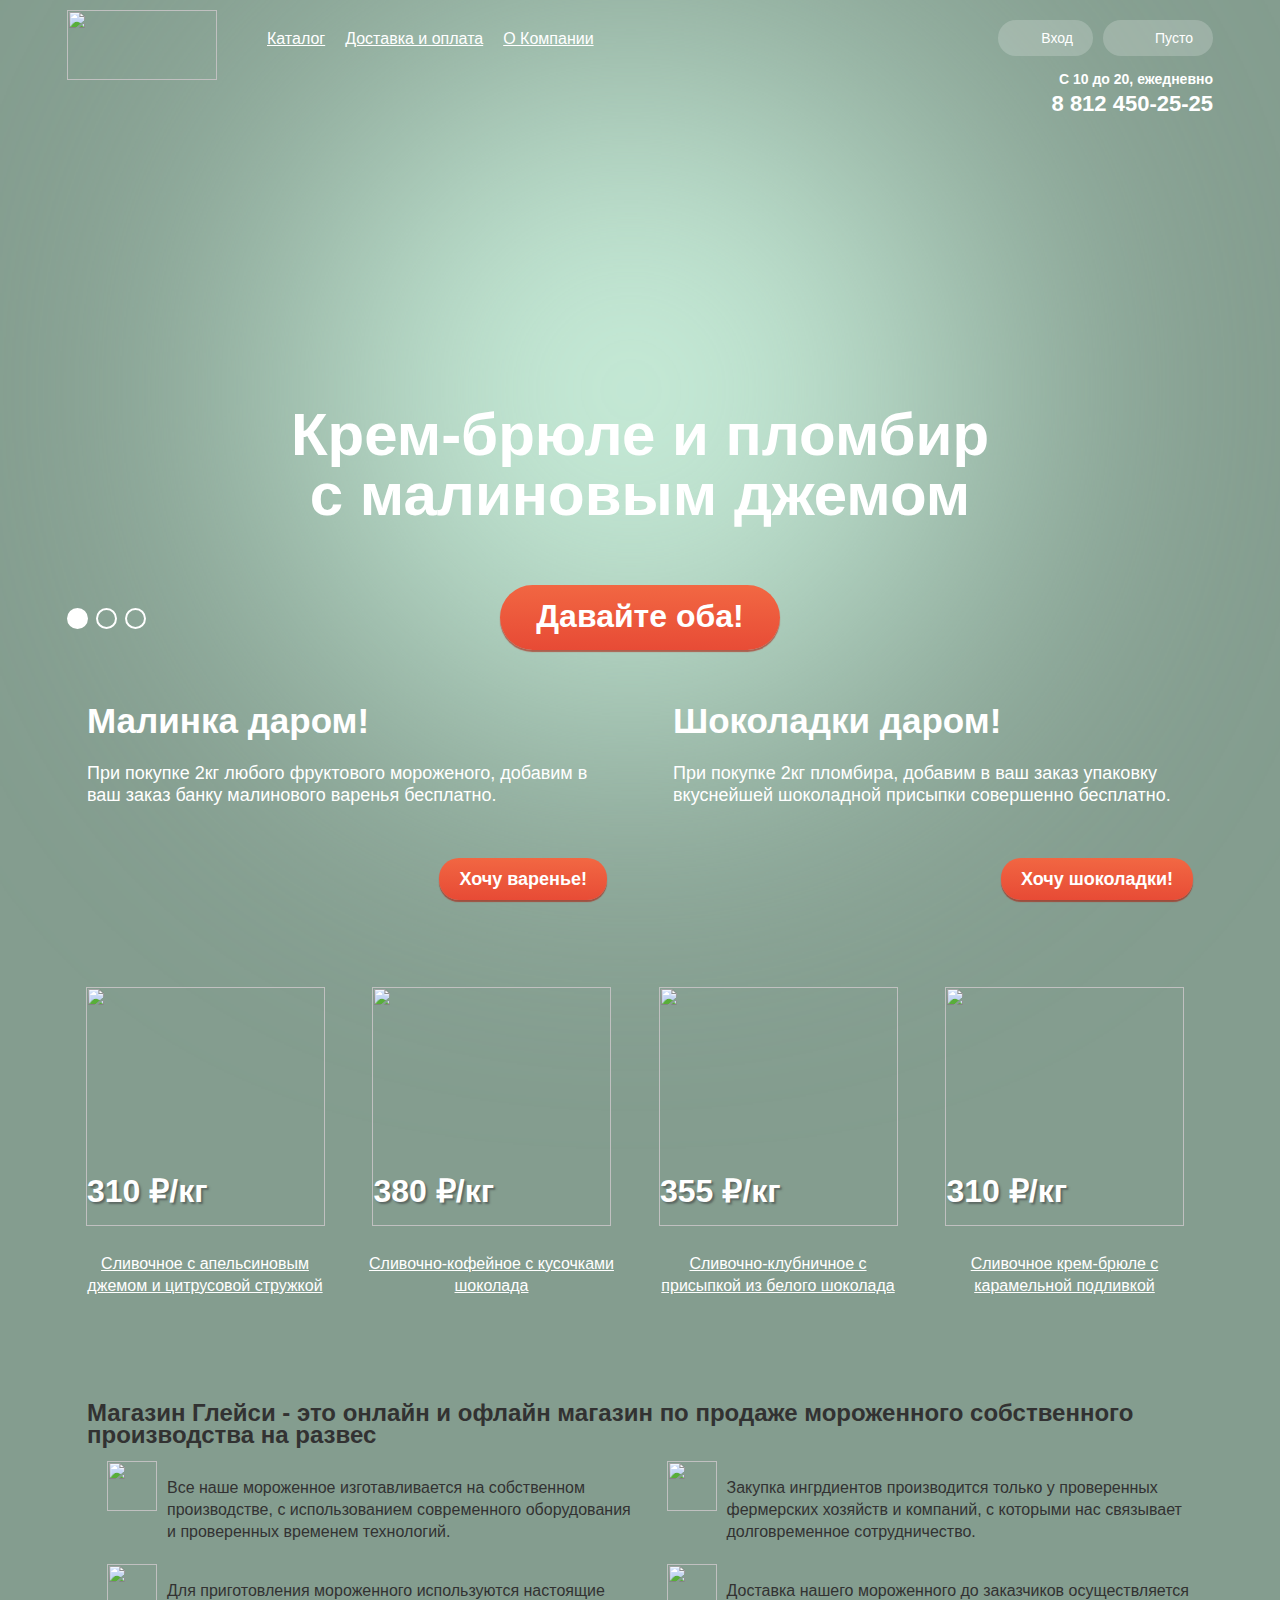
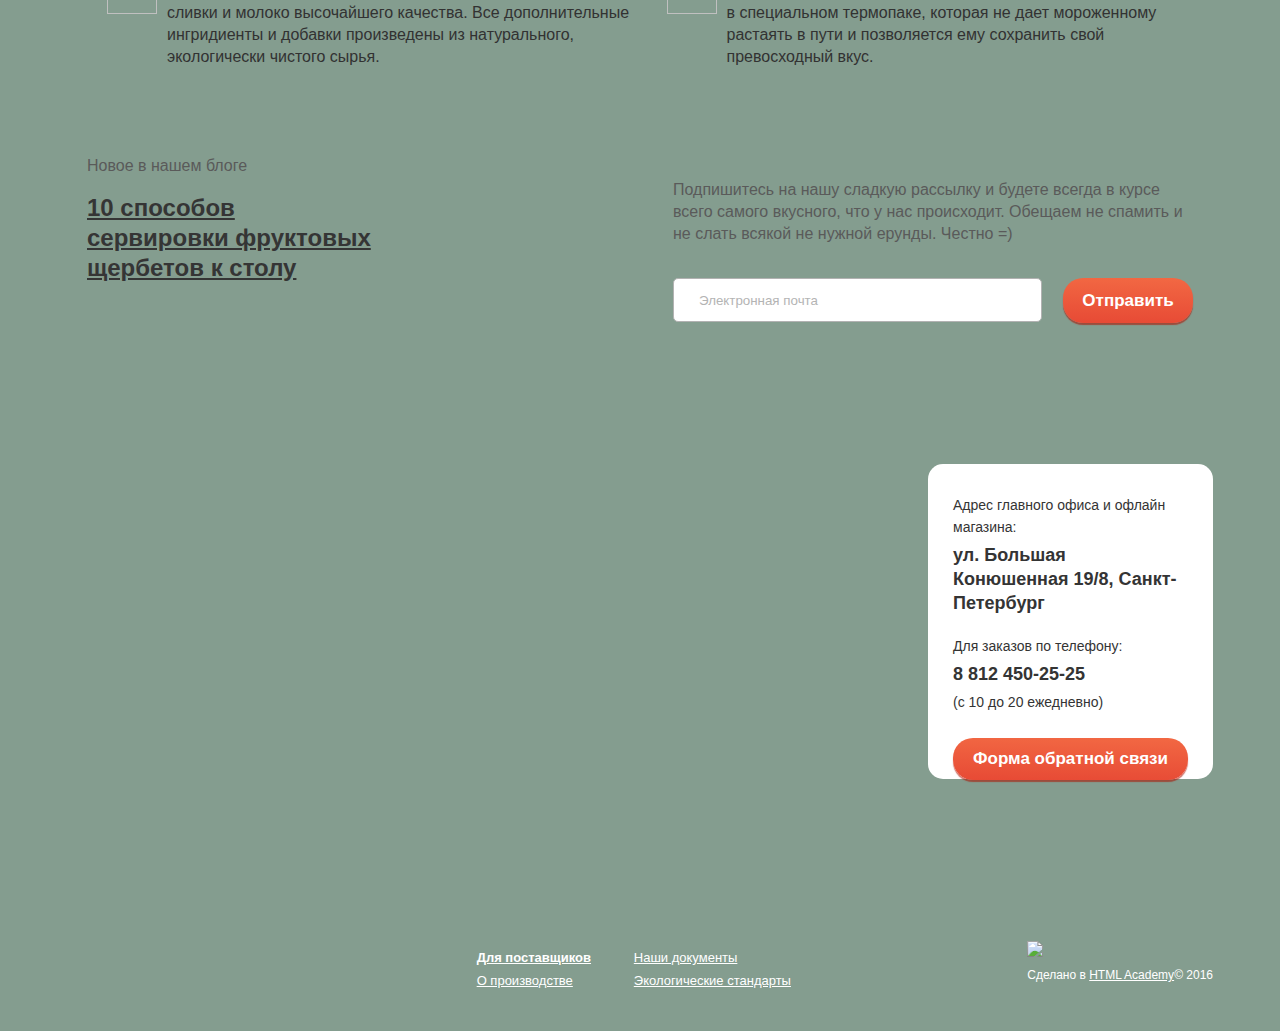
==== index.html @ 1eeef54d "Add files via upload" ====
<!DOCTYPE HTML>
<html>
    <head>
        <meta charset="utf-8">
        <title>Gllacy Shop</title>
        <link rel="stylesheet" href="style.css">
    </head>
    <body>
        <header>
            <input class="visually-hidden" type="radio" id="product-1" name="toggle" checked>
            <input class="visually-hidden" type="radio" id="product-2" name="toggle">
            <input class="visually-hidden" type="radio" id="product-3" name="toggle">
            <div class="container promo-main">
                <div class="header-menu">
                    <div class="header-logo-and-menu">
                        <img src="img/Logo.png" width="150" height="70" class="logo">
                        <ul class="main-menu">
                            <li class="menu-catalog">
                                <a href="catalog.html">Каталог</a>
                                <ul class="sub-menu">
                                    <li class="news">Новинки</li>
                                    <li><a href="creamy.html">Сливочное</a></li>
                                    <li><a href="#">Щербеты</a></li>
                                    <li><a href="#">Фруктовый лед</a></li>
                                    <li><a href="#">Мелорин</a></li>
                                </ul>
                            </li>
                            <li><a href="#">Доставка и оплата</a></li>
                            <li><a href="#">О Компании</a></li>
                        </ul>
                    </div>
                    <div class="header-user-info">
                        <ul class="user-menu">
                            <li class="search">
                                <form class="search-string hide" action="#" method="get">
                                    <input type="text" placeholder="Что ищем?">
                                </form>
                            </li>
                            <li class="user-authorization"><span class="entrance">Вход</span>
                                <form class="authorization hide" action="#" method="post">
                                    <input type="text" class="authorization-email" placeholder="Электронная почта">
                                    <input type="text" class="password" placeholder="Пароль">
                                    <div class="btn-and-help">
                                        <input type="submit" class="btn user-btn" value="Войти">
                                        <div class="pass-and-reg">
                                            <a href="#">Забыли пароль?</a>
                                            <a href="#">Новая регистрация</a>
                                        </div>
                                    </div>
                                </form>
                            </li>
                            <li class="cart">Пусто</li>
                        </ul>
                        <p>С 10 до 20, ежедневно</p>
                        <p class="header-phone">8 812 450-25-25</p>
                    </div>
                </div>
                <div class="background-gradient"></div>
                
                <div class="slider-controls">
                    <label for="product-1">Первый</label>
                    <label for="product-2">Второй</label>
                    <label for="product-3">Третий</label>
                </div>
                <div class="slider">
                    <li class="slider-list slide" id="slide1">
                        <p class="promo-banner">Крем-брюле и пломбир<br> с малиновым джемом</p>
                        <a href="#" class="promo-btn btn">Давайте оба!</a>
                    </li>
                    <li class="slider-list slide" id="slide2">
                        <p class="promo-banner">Шоколадный пломбир и<br> лимонный сорбет</p>
                        <a href="#" class="promo-btn btn">Давайте оба!</a>
                    </li>
                    <li class="slider-list slide" id="slide3">
                        <p class="promo-banner">Пломбир с помадкой и<br> клубничный щербет</p>
                        <a href="#" class="promo-btn btn">Давайте оба!</a>
                    </li>
                </div>
            </div>
        </header>
        <main>
            <section class="promotions">
                <div class="container">
                    <div class="promo-block raspberries">
                        <h2>Малинка даром!</h2>
                        <p>При покупке 2кг любого фруктового мороженого, добавим в ваш заказ банку малинового варенья бесплатно.</p>
                        <a href="#" class="btn">Хочу варенье!</a>
                    </div>
                    <div class="promo-block chocolate">
                        <h2>Шоколадки даром!</h2>
                        <p>При покупке 2кг пломбира, добавим в ваш заказ упаковку вкуснейшей шоколадной присыпки совершенно бесплатно.</p>
                        <a href="#" class="btn">Хочу шоколадки!</a>
                    </div>
                </div>
            </section>
            <section class="catalog">
                <div class="container">
                    <ul class="catalog-list">
                        <li class="hit-product">
                            <div class="price-and-image">
                                <img src="img/1.png">
                                <p>310 ₽/кг</p>
                            </div>
                            <a href="#">Сливочное с апельсиновым джемом и цитрусовой стружкой</a>
                            <a href="#" class="btn">Быстрый просмотр</a>
                        </li>
                        <li li class="hit-product">
                            <div class="price-and-image">
                                <img src="img/2.png">
                                <p>380 ₽/кг</p>
                            </div>
                            <a href="#">Сливочно-кофейное с кусочками шоколада</a>
                            <a href="#" class="btn">Быстрый просмотр</a>
                        </li>
                        <li li class="hit-product">
                            <div class="price-and-image">
                                <img src="img/3.png">
                                <p>355 ₽/кг</p>
                            </div>
                            <a href="#">Сливочно-клубничное с присыпкой из белого шоколада</a>
                            <a href="#" class="btn">Быстрый просмотр</a>
                        </li>
                        <li li class="hit-product">
                            <div class="price-and-image">
                                <img src="img/1.png">
                                <p>310 ₽/кг</p>
                            </div>
                            <a href="#">Сливочное крем-брюле с карамельной подливкой</a>
                            <a href="#" class="btn">Быстрый просмотр</a>
                        </li>
                    </ul>
                </div>
            </section>
            <section class="features">
                <div class="container">
                    <h2>Магазин Глейси - это онлайн и офлайн магазин по продаже мороженного собственного производства на развес</h2>
                    <div class="features-list">
                        <div>
                            <img src="img/Мороженко.png" width="50" height="50">
                            <p>Все наше мороженное изготавливается на собственном производстве, с использованием современного оборудования и проверенных временем технологий.</p>
                        </div>
                        <div>
                            <img src="img/Листик.png" width="50" height="50">
                            <p>Закупка ингрдиентов производится только у проверенных фермерских хозяйств и компаний, с которыми нас связывает долговременное сотрудничество.</p>
                        </div>
                        <div>
                            <img src="img/Корова.png" width="50" height="50">
                            <p>Для приготовления мороженного используются настоящие сливки и молоко высочайшего качества. Все дополнительные ингридиенты и добавки произведены из натурального, экологически чистого сырья.</p>
                        </div>
                        <div>
                            <img src="img/Градусник.png" width="50" height="50">
                            <p>Доставка нашего мороженного до заказчиков осуществляется в специальном термопаке, которая не дает мороженному растаять в пути и позволяется ему сохранить свой превосходный вкус.</p>
                        </div>
                    </div>
                </div>
            </section>
            <section class="social">
                <div class="container">
                    <div class="blog">
                        <p>Новое в нашем блоге</p>
                        <a href="#">10 способов сервировки фруктовых щербетов к столу</a>
                    </div>
                    <div class="email">
                        <form class="subscription" action="#" method="post">
                            <label for="user-email">Подпишитесь на нашу сладкую рассылку и будете всегда в курсе всего самого вкусного, что у нас происходит. Обещаем не спамить и не слать всякой не нужной ерунды. Честно =)</label>
                            <div class="btn-and-email">
                                <input type="text" name="email" id="user-email" placeholder="Электронная почта">
                                <input type="submit" class="btn" value="Отправить">
                            </div>
                        </form>
                    </div>
                </div>
            </section>
            <section class="map">
                <div class="container">
                    <div class="adress">
                        <p>Адрес главного офиса и офлайн магазина:</p>
                        <p class="adress-shop">ул. Большая Конюшенная 19/8, Санкт-Петербург</p>
                        <p>Для заказов по телефону:</p>
                        <p class="phone">8 812 450-25-25</p>
                        <p>(с 10 до 20 ежедневно)</p>
                        <a href="#" class="form-btn btn">Форма обратной связи</a>
                    </div>
                </div>
                <div class="location"><iframe src="https://yandex.ru/map-widget/v1/?um=constructor%3A56d3ef611689ec62f0f2dcd5265246297f19286b6d681aa8f1cc14285ff5c83d&amp;source=constructor" width="100%" height="506" frameborder="0"></iframe></div>
            </section>
        </main>
        <footer>
            <div class="container">
                <div class="footer-social">
                    <a href="#" class="twitter-btn btn">twitter</a>
                    <a href="#" class="insta-btn btn">instagram</a>
                    <a href="#" class="facebook-btn btn">facebook</a>
                    <a href="#" class="vk-btn btn">vk</a>
                </div>
                <div class="footer-menu">
                    <ul class="footer-menu-list">
                        <li><a href="#">Для поставщиков</a></li>
                        <li><a href="#">Наши документы</a></li>
                        <li><a href="#">О производстве</a></li>
                        <li><a href="#">Экологические стандарты</a></li>
                    </ul>
                </div>
                <div class="footer-copyright">
                    <div class="logo">
                        <img src="img/Лого.png">
                    </div>
                    <p>Сделано в <a href="#">HTML Academy</a>&copy; 2016</p>
                </div>
            </div>
        </footer>
        <script src="script.js"></script>
    </body>
</html>
---- style.css ----
@font-face {
    font-family:"Roboto" ;
    font-style: normal;
    src: url(/fonts/Roboto-Medium.ttf);
}
@font-face {
    font-family:"Roboto";
    font-weight: bold;
    src: url(/fonts/Roboto-Bold.ttf);
}
body {
    margin: 0;
    padding: 0;
    font-family: "Roboto", sans-serif;
    font-size: 16px;
    line-height: 22px;
    background-color:#849d8f;
    
    max-width: 1920px;
    color: white;
    box-sizing: content-box;
}
.container {
    width: 1146px;
    margin: 0 auto;
}
.breadcrumbs {
    grid-area: breadcrumbs;
    margin: 0;
    display: flex;
    list-style: none;
    align-self: center;
    padding: 0;
}
.breadcrumbs li {
    margin-right: 5px;
    font-size: 14px;
}
.breadcrumbs li a {
    color: white;
}
.breadcrumbs li:not(:last-child)::after {
    content: "»‎";
    text-decoration: none;
    margin-left: 5px;
}
.btn {
    display: inline-block;
    padding: 10px 20px;
    font-size: 18px;
    font-weight: bold;
    text-align: center;
    text-decoration: none;
    color: white;
    background: linear-gradient(1deg, #e74a35, #f26843);
    border: none;
    border-radius: 20px;
    box-shadow: 0 2px 1px 0 #ac110094;
}
.btn:hover {
    background: #f07963 ;
}
.btn:active {
    background: linear-gradient(180deg, #e74a35, #f26843);
    box-shadow: 0 -2px 1px 0 #ac110094;
}
.footer-menu-list a:hover,
.footer-menu-list a:active,
.breadcrumbs li a:hover,
.breadcrumbs li a:active {
    color: #ffbc9e;
}
.promo-main {
    background-image: url("img/banner.png");
    background-repeat: no-repeat;
    background-position: top center;
}
.background-gradient {
    position: absolute;
    top: 40px;
    left: 214px;
    width: 700px;
    height: 700px;
    border-radius: 50%;
    background-color: #cbf1dd;
    filter:blur(180px);
    z-index: -50;
}
header .container {
    position: relative;
    
}
.header-menu {
    margin: 0;
    display: grid;
    grid-template-columns: 1fr 1fr;
    justify-content: space-between;
}
.header-logo-and-menu {
    display: grid;
    grid-template-columns: 150px 1fr;
    grid-template-rows: 1fr 50px;
    grid-template-areas: "logo main-menu"
                         "breadcrumbs breadcrumbs";
}
.logo {
    grid-area: logo;
    margin-right: 15px;
    margin-top: 10px;
}
.main-menu {
    grid-area: main-menu;
    margin: 0;
    margin-top: 30px;
    display: flex;
    list-style: none;
    line-height: 18px;
}

.main-menu li a {
    color: white;
    padding: 5px 10px;
}
.sub-menu {
    display: none;
    position: absolute;
    color: #343434;
    font-size: 14px;
    width: 145px;
    height: 171px;
    margin-top: 15px;
    padding: 0;
    list-style: none;
    background-color: white;
    border-radius: 5%;
    box-shadow: 0 10px 10px 5px rgba(0, 0, 0, 0.4);
    z-index: 2;
}
.sub-menu li {
    margin: 0;
    padding-bottom: 5px;
    padding-top: 10px;
    padding-left: 20px;
}
.sub-menu li:last-child {
    border-bottom-left-radius: 10px;
    border-bottom-right-radius: 10px;
}
.sub-menu li:hover{
    background-color: #fbded7;
}
.main-menu .sub-menu .sub-menu-current,
.main-menu .sub-menu .sub-menu-current:hover,
.main-menu .sub-menu .sub-menu-current:active {
    background-color:#d07058;
}

.sub-menu .news:hover {
    background-color:transparent;
}
.sub-menu .news {
    margin: 0;
    font-weight: bold;
    padding-bottom: 10px;
    border-bottom: 1px solid #32323238;
}
.menu-catalog {
    position: relative;
}
.menu-catalog:hover > .sub-menu {
    display: block;
}
.main-menu li:hover a{
    color: #323232;
    background-color: white;
    text-decoration: none;
    border-radius: 20px;
}
.main-menu li:active > a {
    box-shadow: inset 0 1px 2px 1px #696969;
}
.menu-catalog .sub-menu li a {
    padding: 0;
}
.menu-catalog .sub-menu li:hover a {
    background-color: transparent;
    padding: 0;
}

.main-menu .sub-menu li:active a {
    box-shadow: none;
}
.main-menu .sub-menu li:active {
    background-color: #f6b5a5;
}
.menu-current,
.main-menu li:hover .menu-current {
    color: white;
    background-color: #d07058;
    text-decoration: none;
    border-radius: 20px;
}
.menu-catalog .sub-menu .sub-menu-current a,
.menu-catalog .sub-menu .sub-menu-current a:hover,
.menu-catalog .sub-menu .sub-menu-current a:active {
    color: white;
    background-color:transparent;
}
.header-user-info {
    font-size: 14px;
    line-height: 16px;
}
.user-menu {
    margin: 0;
    padding: 0;
    margin-top: 20px;
    margin-bottom: 15px;
    display: flex;
    list-style: none;
    justify-content: right;
    
}
.user-authorization {
    position: relative;
}
.authorization {
    display: flex;
    flex-direction: column;
    justify-content: space-between;
    position: absolute;
    right: 0;
    top: 40px;
    padding: 20px 15px;
    background-color: #f8f7f4;
    box-shadow: 0 10px 10px 5px rgba(0, 0, 0, 0.4);
    width: 235px;
    height: 145px;
    border-radius: 5px;
    z-index: 2;
}
.authorization input[type="text"] {
    font-size: 14px;
    width: 221px;
    height: 36px;
    padding: 0;
    border: 1px solid #b2b2b2;
    border-radius: 5px;
    padding-left: 15px;
}

.authorization input[type="text"]:hover {
    border: 2px solid #b2b2b2;
}
.authorization input[type="text"]:focus{
    border: 2px solid #2e88e4;
    outline: 0;
}

.btn-and-help .pass-and-reg a {
    color: #333333;
    font-size: 13px;
    text-decoration: underline;
}
.btn-and-help {
    display: flex;
    justify-content: space-between;
}
.pass-and-reg {
    display: flex;
    flex-direction: column;
    justify-content: space-evenly;
}
.pass-and-reg a:hover {
    color: #ec593c;
}
.pass-and-reg a:active {
    color: #ec593c;
}
.entrance {
    display: inline-block;
    padding-top: 10px;
    padding-bottom: 10px;
    padding-right: 20px;
    width: 75px;
    margin-left: 10px;
    text-align: end;
    vertical-align: middle;
    background-color: rgba(255, 255, 255, 0.2);
    background-image: url("img/Вход.png");
    background-repeat: no-repeat;
    background-position: left 15px top 7px;
    border-radius: 20px;
}
.entrance:hover {
    color: #323232;
    background-color: rgb(255, 255, 255);
    background-image: url("img/Вход\ copy.png");
}
.cart {
    width: 90px;
    padding-top: 10px;
    padding-right: 20px;
    text-align: end;
    margin-left: 10px;
    background-color: rgba(255, 255, 255, 0.2);
    background-image: url("img/Корзина.png");
    background-repeat: no-repeat;
    background-position: left 15px top 7px;
    border-radius: 20px;
}

.user-menu a {
    text-decoration: none;
    color: white;
    
}
.search {
    position: relative;
    font-size: 0;
    width: 35px;
    height: 35px;
    background-image: url("img/Лупа.png");
    background-repeat: no-repeat;
}
.search:hover {
    background-image: url("img/Лупа-dark.png");
}

.search-string {
    position: absolute;
    right: 0;
    top: 40px;
    padding: 15px;
    margin: 0;
    width: 245px;
    height: 40px;
    background-color: #f8f7f4;
    box-shadow: 0 10px 10px 5px rgba(0, 0, 0, 0.4);
    border-radius: 5px;
}
.search-string input[type="text"] {
    font-size: 14px;
    border: 1px solid #b2b2b2;
    border-radius: 5px;
    width: 239px;
    height: 36px;
}
.search-string input[type="text"]:hover {
    border: 2px solid #b2b2b2;
}
.search-string input[type="text"]:focus {
    border: 2px solid #2e88e4;
    outline: 0;
}
.header-user-info p {
    margin: 0;
    margin-bottom: 5px;
    font-weight: bold;
    text-align: end;
}
.header-phone {
    font-size: 22px;
    line-height: 24px;
    margin: 0;
}
.promo-banner {
    margin-top: 275px;
    font-size: 60px;
    line-height: 60px;
    font-weight: bold;
    text-align: center;
}
.slider .promo-btn {
    padding: 20px 15px;
    font-size: 32px;
    width: 250px;
    height: 25px;
    margin: auto;
    border-radius: 50px;
    vertical-align: middle;
}
/* .slider {

} */
.slider-list {
    margin: 0;
    padding: 0;
    display: flex;
    flex-direction: column;
}
.slider-controls label {
    display: inline-block;
    width: 17px;
    height: 17px;
    margin-right: 8px;
    vertical-align: top;
    background-color: transparent;
    border: 2px solid #ffffff;
    border-radius: 50%;
    cursor: pointer;
}
.slider-controls {
    position: absolute;
    font-size: 0;
    bottom: 20px;
    left: 0;
    z-index: 20;
}
.slide {
    display: none;
}
#product-1:checked ~ .promo-main #slide1,
#product-2:checked ~ .promo-main #slide2,
#product-3:checked ~ .promo-main #slide3 {
    display: flex;
}
#product-1:checked ~ .promo-main label[for="product-1"],
#product-2:checked ~ .promo-main label[for="product-2"],
#product-3:checked ~ .promo-main label[for="product-3"] {
    background-color: white;
}
.visually-hidden {
    position: absolute;
    width: 1px;
    height: 1px;
    clip: rect(0,0,0,0);
}
.promotions {
    margin-top: 40px;
    margin-bottom: 40px;
}
.promotions .container {
    display: flex;
    justify-content: space-between;
}
.promo-block {
    position: relative;
}
.promo-block h2 {
    margin: 20px;
    margin-bottom: 30px;
    font-size: 35px;
}
.promo-block p {
    margin: 20px;
    font-size: 18px;
}
.promo-block a {
    font-size: 18px;
    right: 20px;
    bottom: 20px;
    position: absolute;
}
.page-title {
    margin: 0;
    margin-bottom: 30px;
    font-size: 35px;
    line-height: 30px;
}
.raspberries {
    width: 560px;
    height: 230px;
    background-image: url(img/Малиновый\ фон.png);
    background-repeat: no-repeat;
}
.chocolate {
    width: 560px;
    height: 230px;
    background-image: url(img/Шоколадный\ фон.png);
    background-repeat: no-repeat;
}


.catalog {
    margin-bottom: 35px;
}
.catalog-list {
    padding: 0;
    display: grid;
    grid-template-columns: 1fr 1fr 1fr 1fr;
    row-gap: 35px;
    list-style: none;
}
.catalog-list li {
    display: flex;
    flex-direction: column;
    justify-content: space-evenly;
    width: 250px;
    height: 350px;
    padding: 7px 13px 20px 13px;
    margin: 0;
    text-align: center;
}
.price-and-image p {
    margin: 0;
    position: absolute;
    font-size: 32px;
    font-weight: bold;
    bottom: 30px;
    left: 7px;
    text-shadow: 2px 2px 2px rgba(49, 50, 53, 0.5);
}
.catalog-list li a {
    color: white;
    overflow: wrap;
}
.price-and-image {
    position: relative;
    z-index: -1;
}
.price-and-image img {
    width: 239px;
    height: 239px;
}
.catalog-list li:hover {
    background-color: rgba(255, 255, 255, 0.2);
    border-radius: 10px;
    justify-content: space-between;
    transition-duration: 0.5s;
}
.catalog-list li:hover > .btn {
    display: block;
}
.catalog-list li .btn {
    width: 170px;
    display: none;
    margin: 0;
    margin-top: 15px;
    margin-left: 17px;
}
.hit-product {
    position: relative;
}
.hit-product::before {
    content: "";
    position: absolute;
    top:0;
    left: 0;
    width: 61px;
    height: 61px;
    background-image: url("img/ХИТ\ 1.png");
    background-repeat: no-repeat;
}
.features {
    margin-bottom: 40px;
}
.features .container{
    color: #323232;
    padding: 0;
    background-image: url("img/Вафля\ паттерн.png");
    border-radius: 15px;
}
.features-list {
    margin-left: 20px;
    margin-right: 20px;
    display: grid;
    grid-template-columns: 1fr 1fr;
    column-gap: 13px;
    row-gap: 5px;
    padding-bottom: 15px;
}
.features h2 {
    margin: 0;
    margin-bottom: 15px;
    padding-top: 30px;
    padding-left: 20px;
}
.features-list div {
    padding-left: 20px;
    display: flex;
}
.features-list div p {
    margin-left: 10px;
}
.social .container {
    display: flex;
    justify-content: space-between;
}
.blog {
    margin: 0;
    padding-left: 20px;
    width: 560px;
    height: 220px;
    background-image: url("img/Клубничный\ фон.png");
    background-repeat: no-repeat;
}
.blog p {
    color: #5a5a5a;
}
.blog a {
    display: inline-block;
    width: 286px;
    color: #353535;
    font-size: 24px;
    font-weight: bold;
    line-height: 30px;
}
.blog a:hover {
    color:#ec593c;
}
.blog a:active {
    color:#ec593c; 
}
.email {
    color: #5a5a5a;
    width: 560px;
    height: 220px;
    background-image: url("img/Подложка.png");
    background-repeat: no-repeat;
}
.subscription {
    margin: 40px 20px;
}
.social {
    margin-bottom: 40px;
}
.btn-and-email {
    display: flex;
    justify-content: space-between;
    margin-top: 33px;
    height: 45px;
}
.subscription input[type="text"] {
    padding-left: 15px;
    margin-right: 10px;
    width: 350px;
    height: 40px;
    border: 1px solid #b2b2b2;
    border-radius: 5px;
}
input::placeholder {
    padding: 15px 10px;
    color: #b4b4b4;
}
.subscription input[type="text"]:hover {
    border: 2px solid #b2b2b2;
}
.subscription input[type="text"]:focus {
    border: 2px solid #2e88e4;
    outline: 0;
}
.subscription input[type="submit"] {
    font-size: 17px;
    width: 130px;
    padding: 0;
    padding-top: 10px;
    padding-bottom: 10px;
}
.map {
    margin-bottom: 20px;
}
.map .container{
    position: relative;
}
.adress {
    top: 65px;
    right:0;
    position: absolute;
    padding-top: 30px;
    padding-left: 25px;
    width:260px;
    height: 285px;
    display: block;
    background-color: white;
    border-radius: 15px;
    color: #343434;
    font-size: 14px;
}
.adress p {
    margin: 0;
    width: 225px;
}
.adress .adress-shop {
    margin: 0;
    margin-top: 5px;
    margin-bottom: 20px;
    font-size: 18px;
    font-weight: bold;
    line-height: 24px;
}
.adress .phone {
    margin-top: 5px;
    margin-bottom: 5px;
    font-size: 18px;
    font-weight: bold;
    line-height: 24px;
}
.form-btn {
    margin: 0;
    margin-top: 25px;
    margin-bottom: 30px;
    font-size: 17px;
    border: none;
}
.pagination-list {
    display: flex;
    justify-content: end;
    list-style: none;
}
.pagination-list::before {
    content: "";
    margin-top: 7px;
    margin-right: 10px;
    width: 9px;
    height: 14px;
    background-image: url("img/_стрелка.png");
}
.pagination-list::after {
    content: "";
    margin-top: 7px;
    margin-left: 10px;
    width: 9px;
    height: 14px;
    background-image: url("img/_стрелка-право.png");
}
.pagination-list li {
    padding: 3px 10px;
    margin-right: 3px;
}
.pagination-list li:hover {
    background-color: rgba(255, 255, 255, 0.2);
    border-radius: 50%;
}
.active-page,
.pagination-list .active-page:hover {
    color: #323232;
    background-color: white;
    border-radius: 50%;
}

footer {
    height: 100px;
}
footer .container {
    display: flex;
    justify-content: space-between;
}
.twitter-btn {
    font-size: 0;
    background-image: url("img/Твитер.png");
    background-repeat: no-repeat;
    background-color: transparent;
    box-shadow: none;
}
.twitter-btn:hover {
    background-image: url("img/Твитер2.png");
    background-repeat: no-repeat;
    background-color: transparent;
}
.twitter-btn:active {
    background-image: url("img/Твитер3.png");
    background-repeat: no-repeat;
    background-color: transparent;
    box-shadow: none;
}
.insta-btn {
    font-size: 0;
    background-image: url("img/Инста.png");
    background-repeat: no-repeat;
    background-color: transparent;
    box-shadow: none;
}
.insta-btn:hover {
    font-size: 0;
    background-image: url("img/Инста2.png");
    background-repeat: no-repeat;
    background-color: transparent;
    box-shadow: none;
}
.insta-btn:active {
    font-size: 0;
    background-image: url("img/Инста3.png");
    background-repeat: no-repeat;
    background-color: transparent;
    box-shadow: none;
}
.facebook-btn {
    font-size: 0;
    background-image: url("img/ФБ.png");
    background-repeat: no-repeat;
    background-color: transparent;
    box-shadow: none;
}
.facebook-btn:hover {
    font-size: 0;
    background-image: url("img/ФБ2.png");
    background-repeat: no-repeat;
    background-color: transparent;
    box-shadow: none;
}
.facebook-btn:active {
    font-size: 0;
    background-image: url("img/ФБ3.png");
    background-repeat: no-repeat;
    background-color: transparent;
    box-shadow: none;
}
.vk-btn {
    font-size: 0;
    background-image: url("img/ВК.png");
    background-repeat: no-repeat;
    background-color: transparent;
    box-shadow: none;
}
.vk-btn:hover {
    font-size: 0;
    background-image: url("img/ВК2.png");
    background-repeat: no-repeat;
    background-color: transparent;
    box-shadow: none;
}
.vk-btn:active {
    font-size: 0;
    background-image: url("img/ВК3.png");
    background-repeat: no-repeat;
    background-color: transparent;
    box-shadow: none;
}
.footer-catalog-page .container {
    border-top: 1px solid rgba(255, 255, 255, 0.3);
}
.footer-catalog-page .footer-copyright {
    margin-top: 5px;
}
.footer-social {
    margin-top: 20px;
}
.footer-menu-list {
    margin: 0;
    padding: 0;
    padding-top: 15px;
    position: relative;
    display: grid;
    grid-template-columns: 1fr 1fr;
    list-style: none;
}
.footer-menu-list a {
    font-size: 13px;
    color: white;
}

.footer-menu-list li:first-child::before {
    content: "";
    width: 20px;
    height: 15px;
    position: absolute;
    left: -20px;
    top: 20px;
    background-image: url("img/Сердце.png");
    background-repeat: no-repeat;
}
.footer-menu-list li:first-child {
    font-weight: bold;
}
.footer-copyright {
    margin: 0;
    font-size: 12px;
}
.footer-copyright a {
    color: white;
}
.footer-copyright a:hover {
    color: #ffbc9e;
}
.footer-copyright a:active {
    color: #ffbc9e;
}
.footer-copyright p {
    margin: 0;
}
.hide {
    display: none;
}
.filters {
    margin-bottom: 40px;
}
.filter {
    display: grid;
    grid-template-columns: 193px 219px 262px 143px;
    grid-template-rows: 60px 60px;
    grid-template-areas: "sort price fat fat"
                         "filling filling filling button";
    gap: 15px;
}
.filter-sorting {
    padding: 0;
    grid-area: sort;
    display: flex;
    flex-direction: column;
    justify-content: space-between;
}
.filter-sorting select {
    font-family: inherit;
}
.filter-sorting select:hover {
    color: #323232;
}
.filter-sorting select:focus {
    outline: 0;
}
.filter-sorting select option {
    color: #323232;
    outline: 0;
    background-color: rgba(255, 255, 255, 0.2);
    border-radius: 20px;
    border: none;
}
.filter-sorting label {
    font-size: 14px;
    padding: 0;
    padding-left: 17px;
}
.filter-sorting select {
    width: 193px;
    color: white;
    padding: 9px 15px;
    background-color: rgba(255, 255, 255, 0.2);
    border-radius: 20px;
    border: none;
}
.filter-price {
    grid-area: price;
}
.filter-price label {
    font-size: 14px;
}
.filter-price input:in-range {
    width: 189px;
    -webkit-appearance: none;
    -moz-appearance: none;
    appearance: none;
    padding: 15px 15px;
    background-color: rgba(255, 255, 255, 0.2);
    border-radius: 20px;
    border: none; 
}
.filter-price input:in-range::-webkit-slider-runnable-track {
    height: 4px;
    background-color: rgba(255, 255, 255, 0.5);
}
.filter-price input[type=range]::-webkit-slider-thumb {
    margin-top: -8px;
    -webkit-appearance: none;
    width: 20px;
    height: 22px;
    background-image: url("img/filter-button.png");
    background-repeat: no-repeat;
    cursor: pointer;
}
.filter-price input[type=range]::-moz-range-track {
    height: 4px;
    background-color: rgba(255, 255, 255, 0.5);
}
.filter-price input[type=range]::-ms-thumb {
    margin-top: -8px;
    /* -webkit-appearance: none; */
    width: 20px;
    height: 22px;
    background-image: url("img/filter-button.png");
    background-repeat: no-repeat;
    cursor: pointer;
}
.filter-fat-content {
    grid-area: fat;
    display: flex;
    flex-direction: column;
    justify-content: space-between;
}
.filter-fat-content p,
.filter-filling p {
    margin: 0;
    font-size: 14px;
}
.fat-content {
    margin: 0;
    display: flex;
    justify-content: space-evenly;
    list-style: none;
    padding: 6px 9px;
    background-color: rgba(255, 255, 255, 0.2);
    border-radius: 20px;
    border: none;
}
.fat-content li input[type="radio"] {
    opacity: 0;
}
.fat-content li label {
    position: relative;
}
.fat-content li label::before {
    content: "";
    position: absolute;
    display: inline-block;
    top: -2px;
    left: -30px;
    width: 16px;
    height: 16px;
    border: 4px solid rgba(255, 255, 255, 0.8);
    border-radius: 50%;
}

.fat-content li input[type=radio]:checked + label::after {
    position: absolute;
    content: "";
    left: -22px;
    top: 6px;
    display: inline-block;
    width: 8px;
    height: 8px;
    background-color: rgba(255, 255, 255, 0.8);
    border-radius: 50%;
} 
.fat-content li label:hover::before {
    border: 4px solid rgb(255, 255, 255);
}
.fat-content li input[type=radio]:checked + label:hover::after {
    background-color: rgb(255, 255, 255);
}
.fat-content li input[type=radio]:disabled + label::before {
    border: 4px solid rgba(255, 255, 255, 0.4);
}
.fat-content li input[type=radio]:checked:disabled + label::after {
    background-color: rgba(255, 255, 255, 0.4);
}
.filling {
    display: flex;
    justify-content: space-around;
    padding: 7px 15px;
    margin: 0;
    list-style: none;
    background-color: rgba(255, 255, 255, 0.2);
    border-radius: 20px;
    border: none;
}
.filling li input[type="checkbox"] {
    opacity: 0;
}
.filling li label {
    position: relative;
}
.filling li label::before {
    position: absolute;
    display: inline-block;
    content: "";
    left: -30px;
    top: 0;
    width: 24px;
    height: 20px;
    background-image: url("img/checkbox-off.png");
    background-repeat: no-repeat;
}

.filling li label:hover::before{
    background-image: url("img/checkbox-off-2.png");
    background-repeat: no-repeat;
}
.filling li input[type="checkbox"]:checked + label::before {
    background-image: url("img/checkbox-on.png");
    background-repeat: no-repeat;
}
.filling li input[type="checkbox"]:checked + label:hover::before {
    background-image: url("img/checkbox-on-2.png");
    background-repeat: no-repeat;
}
.filling li input[type=checkbox]:disabled + label::before {
    background-image: url("img/checkbox-off-3.png");
    background-repeat: no-repeat;
}
.filling li input[type=checkbox]:checked:disabled + label::before {
    background-image: url("img/checkbox-on-3.png");
    background-repeat: no-repeat;
}
.filter-filling {
    grid-area: filling;
    display: flex;
    flex-direction: column;
    justify-content: space-between;
}
.form-button {
    grid-area: button;
    align-self: end;
}
.form-button input {
    font-family: "Roboto", sans-serif;
    color: white;
    font-size: 16px;
    background-color: rgba(255, 255, 255, 0.2);
    border: 2px solid white;
    border-radius: 20px;
    padding: 7px 28px;
}
.form-button input:hover {
    font-family: "Roboto", sans-serif;
    color: #323232;
    background-color:white;
}
.form-button input:active {
    box-shadow: inset 0 1px 2px 1px #696969;
    background-color:white;
    border: none;
    padding: 9px 30px;
}
.catalog-main-menu {
    padding: 0;
    margin: 0;
    display: grid;
    grid-template-columns: 1fr 1fr;
    list-style: none;
    column-gap: 20px;
    row-gap: 45px;
}
.section-menu img {
    width: 550px;
    height: 367px;
    border-radius: 5%;
    box-shadow: 0 5px 5px 3px rgba(0, 0, 0, 0.4);
}
.section-menu a {
    color: white;
}
.new-product {
    height: 520px;
    background-image: url("img/news-ice.jpg");
    background-repeat: no-repeat;
    border-radius: 10px;
    margin-bottom: 30px;
}
.new-product h2,
.new-product h2 a {
    color: #323232;
    padding: 35px;
    padding-bottom: 0;
    font-size: 46px;
}
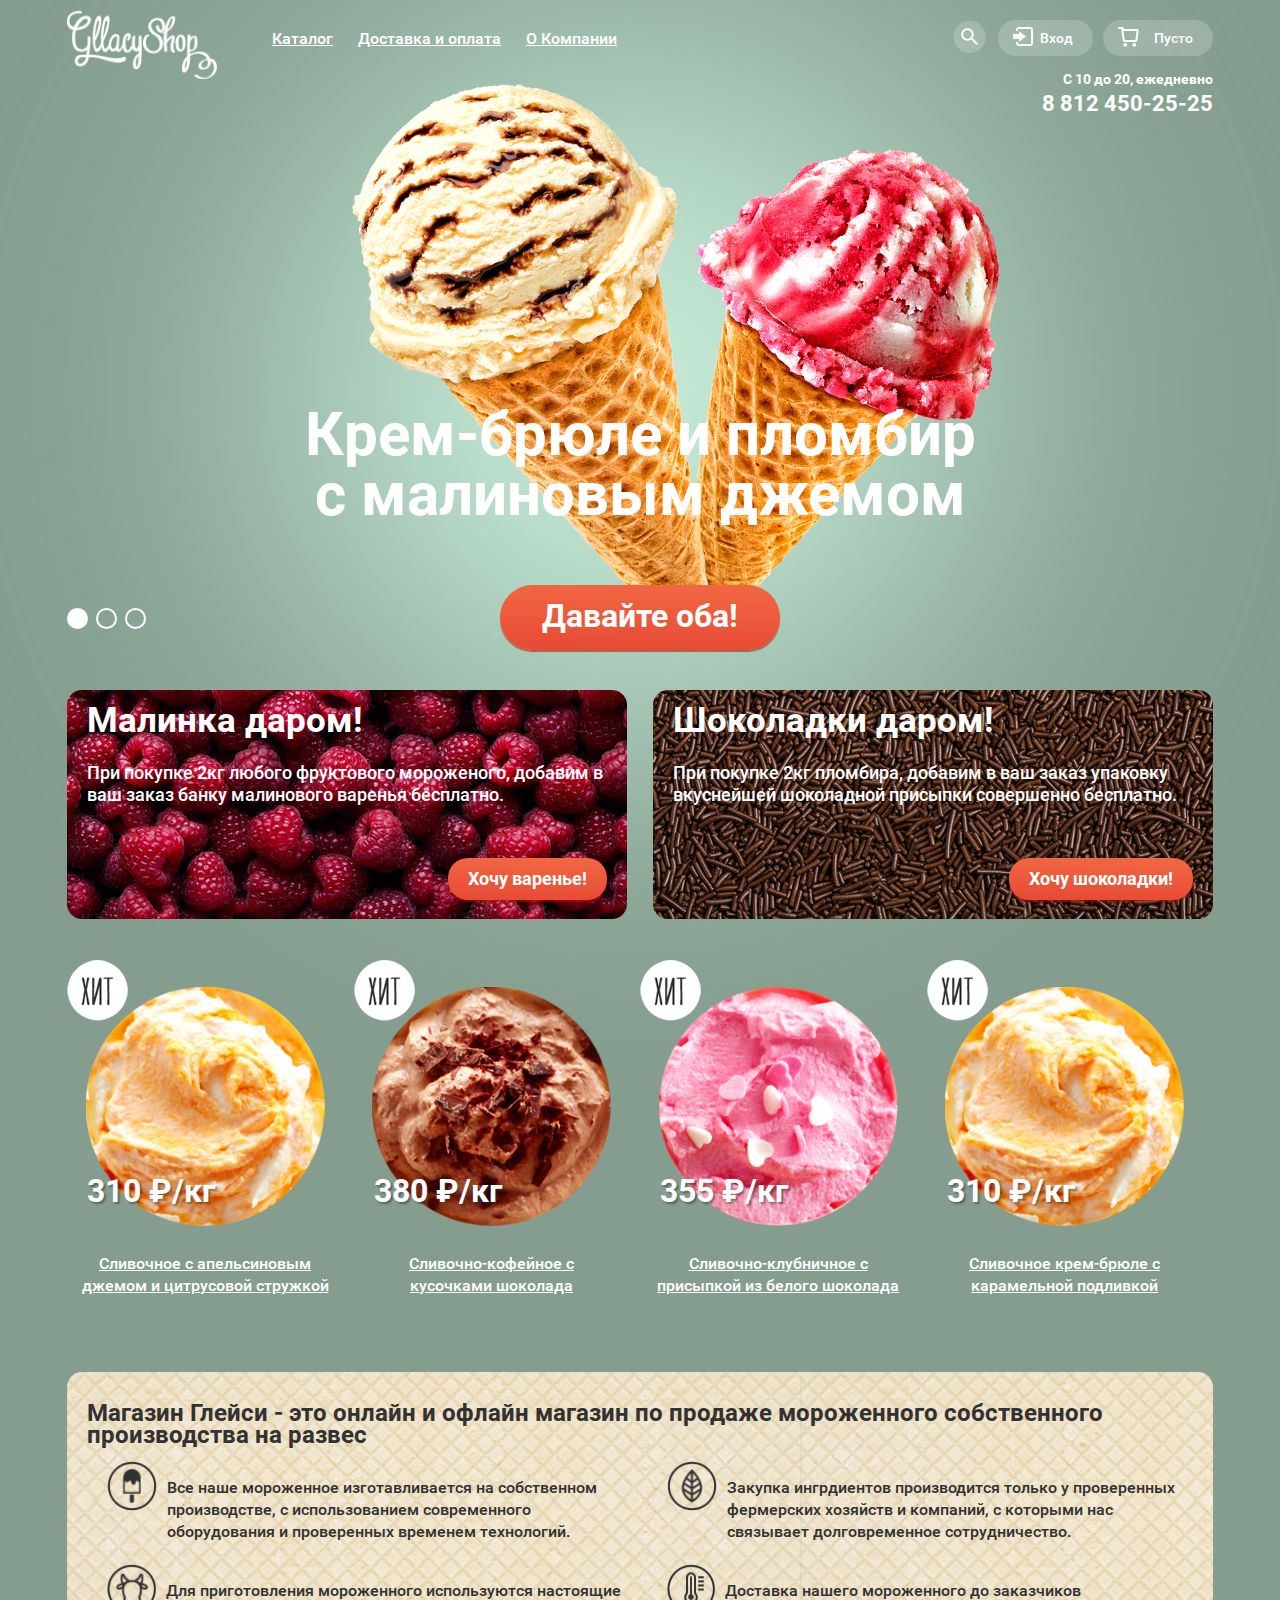
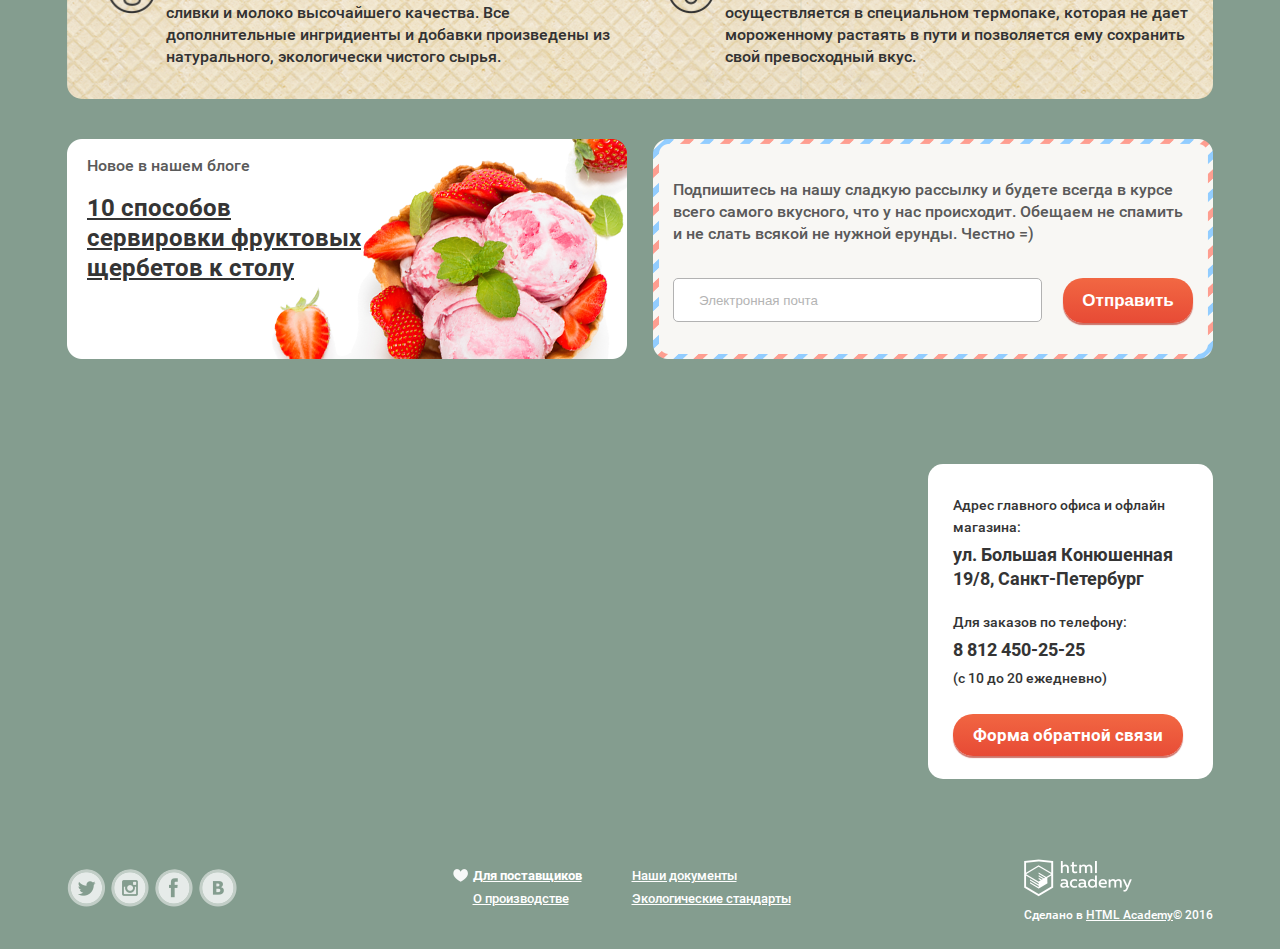
==== commit 87be630a: "Add files via upload" ====
--- a/index.html
+++ b/index.html
@@ -182,7 +182,8 @@
                         <a href="#" class="form-btn btn">Форма обратной связи</a>
                     </div>
                 </div>
-                <div class="location"><iframe src="https://yandex.ru/map-widget/v1/?um=constructor%3A56d3ef611689ec62f0f2dcd5265246297f19286b6d681aa8f1cc14285ff5c83d&amp;source=constructor" width="100%" height="506" frameborder="0"></iframe></div>
+                <div class="location" id="map-content" style="height: 430px">
+                </div>
             </section>
         </main>
         <footer>
@@ -209,6 +210,7 @@
                 </div>
             </div>
         </footer>
+        <script src="https://api-maps.yandex.ru/2.0-stable/?apikey=fa089a71-3bd7-402e-9afe-84544998b0c0&amp;?apikey=fa089a71-3bd7-402e-9afe-84544998b0c0&amp;load=package.standard&amp;lang=ru-RU"></script>
         <script src="script.js"></script>
     </body>
 </html>--- a/style.css
+++ b/style.css
@@ -1,21 +1,21 @@
 @font-face {
     font-family:"Roboto" ;
     font-style: normal;
-    src: url(/fonts/Roboto-Medium.ttf);
+    src: url("fonts/Roboto-Medium.ttf");
 }
 @font-face {
     font-family:"Roboto";
     font-weight: bold;
-    src: url(/fonts/Roboto-Bold.ttf);
+    src: url("fonts/Roboto-Bold.ttf");
 }
 body {
-    margin: 0;
+    margin: 0 auto;
     padding: 0;
     font-family: "Roboto", sans-serif;
     font-size: 16px;
     line-height: 22px;
     background-color:#849d8f;
-    
+    font-style: normal;
     max-width: 1920px;
     color: white;
     box-sizing: content-box;
@@ -116,7 +116,9 @@
     list-style: none;
     line-height: 18px;
 }
-
+.main-menu li {
+    margin-left: 5px;
+}
 .main-menu li a {
     color: white;
     padding: 5px 10px;
@@ -222,6 +224,7 @@
 }
 .user-authorization {
     position: relative;
+    cursor: pointer;
 }
 .authorization {
     display: flex;
@@ -321,6 +324,7 @@
     height: 35px;
     background-image: url("img/Лупа.png");
     background-repeat: no-repeat;
+    cursor: pointer;
 }
 .search:hover {
     background-image: url("img/Лупа-dark.png");
@@ -379,9 +383,7 @@
     border-radius: 50px;
     vertical-align: middle;
 }
-/* .slider {
-
-} */
+
 .slider-list {
     margin: 0;
     padding: 0;
@@ -490,6 +492,7 @@
     padding: 7px 13px 20px 13px;
     margin: 0;
     text-align: center;
+    cursor: pointer;
 }
 .price-and-image p {
     margin: 0;
@@ -627,6 +630,7 @@
     height: 40px;
     border: 1px solid #b2b2b2;
     border-radius: 5px;
+    cursor: pointer;
 }
 input::placeholder {
     padding: 15px 10px;
@@ -665,6 +669,7 @@
     border-radius: 15px;
     color: #343434;
     font-size: 14px;
+    z-index: 2;
 }
 .adress p {
     margin: 0;
@@ -703,7 +708,7 @@
     margin-right: 10px;
     width: 9px;
     height: 14px;
-    background-image: url("img/_стрелка.png");
+    background-image: url("img/page-left.png");
 }
 .pagination-list::after {
     content: "";
@@ -711,11 +716,12 @@
     margin-left: 10px;
     width: 9px;
     height: 14px;
-    background-image: url("img/_стрелка-право.png");
+    background-image: url("img/page-right.png");
 }
 .pagination-list li {
     padding: 3px 10px;
     margin-right: 3px;
+    cursor: pointer;
 }
 .pagination-list li:hover {
     background-color: rgba(255, 255, 255, 0.2);
@@ -891,6 +897,7 @@
 }
 .filter-sorting select {
     font-family: inherit;
+    cursor: pointer;
 }
 .filter-sorting select:hover {
     color: #323232;
@@ -933,6 +940,7 @@
     background-color: rgba(255, 255, 255, 0.2);
     border-radius: 20px;
     border: none; 
+    cursor: pointer;
 }
 .filter-price input:in-range::-webkit-slider-runnable-track {
     height: 4px;
@@ -983,9 +991,11 @@
 }
 .fat-content li input[type="radio"] {
     opacity: 0;
+    cursor: pointer;
 }
 .fat-content li label {
     position: relative;
+    cursor: pointer;
 }
 .fat-content li label::before {
     content: "";
@@ -1034,9 +1044,11 @@
 }
 .filling li input[type="checkbox"] {
     opacity: 0;
+    cursor: pointer;
 }
 .filling li label {
     position: relative;
+    cursor: pointer;
 }
 .filling li label::before {
     position: absolute;
@@ -1088,6 +1100,7 @@
     border: 2px solid white;
     border-radius: 20px;
     padding: 7px 28px;
+    cursor: pointer;
 }
 .form-button input:hover {
     font-family: "Roboto", sans-serif;
